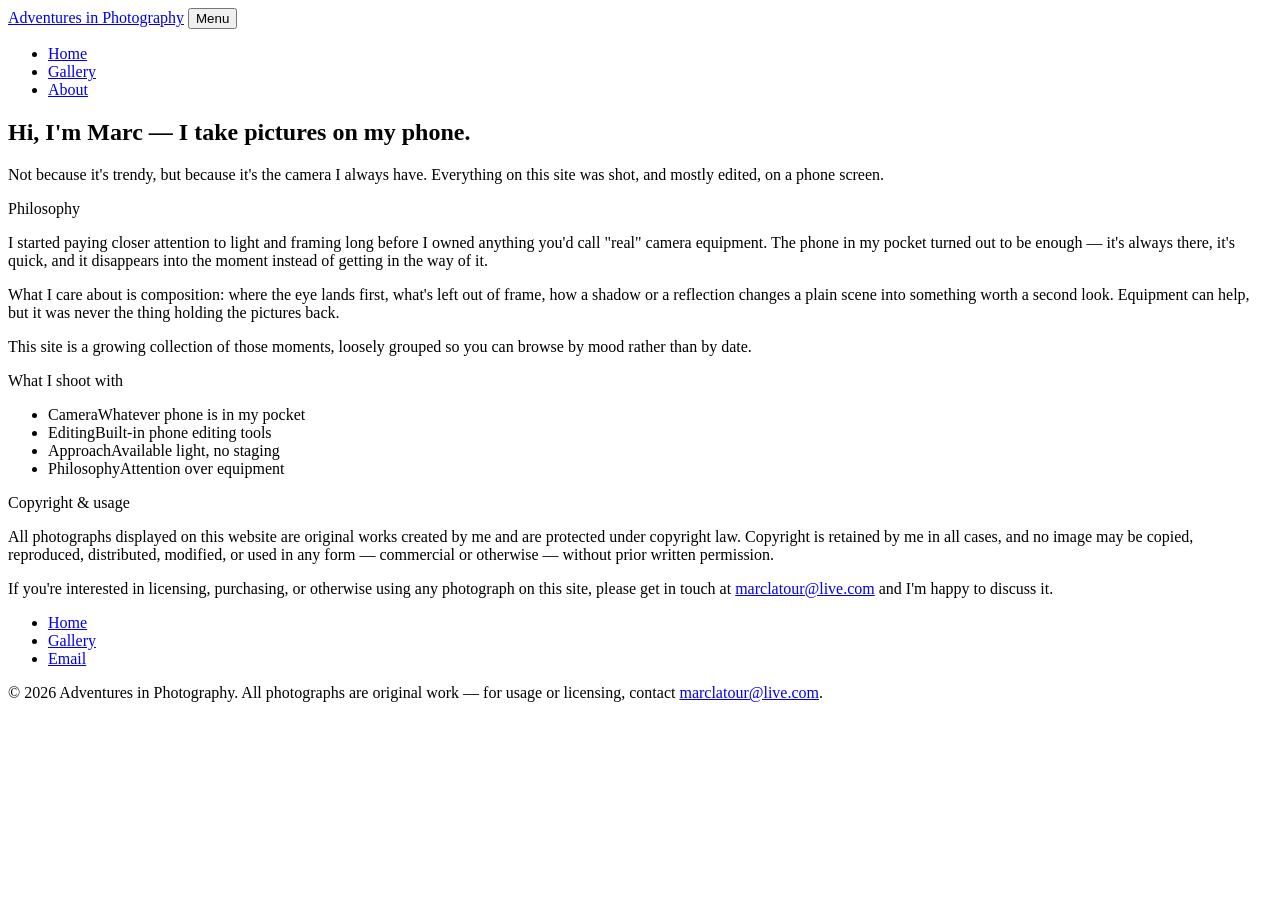
==== about.html @ 3ba0cf7c "Added other main files" ====
<!DOCTYPE html>
<html lang="en">
<head>
<meta charset="UTF-8">
<meta name="viewport" content="width=device-width, initial-scale=1.0">
<title>About — Adventures in Photography</title>
<meta name="description" content="On phone photography and paying attention.">
<link rel="stylesheet" href="css/style.css">
</head>
<body>

<nav class="site-nav" style="mix-blend-mode:normal; background:var(--panel);">
  <a href="index.html" class="nav-brand">Adventures in Photography</a>
  <button class="nav-toggle" aria-expanded="false">Menu</button>
  <ul class="nav-links">
    <li><a href="index.html">Home</a></li>
    <li><a href="gallery.html">Gallery</a></li>
    <li><a href="about.html" aria-current="page">About</a></li>
  </ul>
</nav>

<main>
  <section class="wrap about-hero">
    <h1 class="reveal">Hi, I'm Marc — I take pictures on my phone.</h1>
    <p class="lede reveal">Not because it's trendy, but because it's the camera I always have. Everything on this site was shot, and mostly edited, on a phone screen.</p>
  </section>

  <section class="wrap about-body">
    <div class="label">Philosophy</div>
    <div class="content">
      <p>I started paying closer attention to light and framing long before I owned anything you'd call "real" camera equipment. The phone in my pocket turned out to be enough — it's always there, it's quick, and it disappears into the moment instead of getting in the way of it.</p>
      <p>What I care about is composition: where the eye lands first, what's left out of frame, how a shadow or a reflection changes a plain scene into something worth a second look. Equipment can help, but it was never the thing holding the pictures back.</p>
      <p>This site is a growing collection of those moments, loosely grouped so you can browse by mood rather than by date.</p>
    </div>
  </section>

  <section class="wrap about-body">
    <div class="label">What I shoot with</div>
    <div class="content">
      <ul class="kit-list">
        <li><span>Camera</span><span>Whatever phone is in my pocket</span></li>
        <li><span>Editing</span><span>Built-in phone editing tools</span></li>
        <li><span>Approach</span><span>Available light, no staging</span></li>
        <li><span>Philosophy</span><span>Attention over equipment</span></li>
      </ul>
    </div>
  </section>

  <section class="wrap about-body">
    <div class="label">Copyright &amp; usage</div>
    <div class="content">
      <p>All photographs displayed on this website are original works created by me and are protected under copyright law. Copyright is retained by me in all cases, and no image may be copied, reproduced, distributed, modified, or used in any form — commercial or otherwise — without prior written permission.</p>
      <p>If you're interested in licensing, purchasing, or otherwise using any photograph on this site, please get in touch at <a href="mailto:marclatour@live.com">marclatour@live.com</a> and I'm happy to discuss it.</p>
    </div>
  </section>
</main>

<footer class="site-footer">
  <div class="footer-row">
    <ul class="footer-links">
      <li><a href="index.html">Home</a></li>
      <li><a href="gallery.html">Gallery</a></li>
      <li><a href="mailto:hello@example.com">Email</a></li>
    </ul>
  </div>
  <div class="footer-meta">
    <span>© <span id="year"></span> Adventures in Photography. All photographs are original work — for usage or licensing, contact <a href="mailto:marclatour@live.com">marclatour@live.com</a>.</span>
  </div>
</footer>

<script src="js/main.js"></script>
<script>document.getElementById("year").textContent = new Date().getFullYear();</script>
</body>
</html>
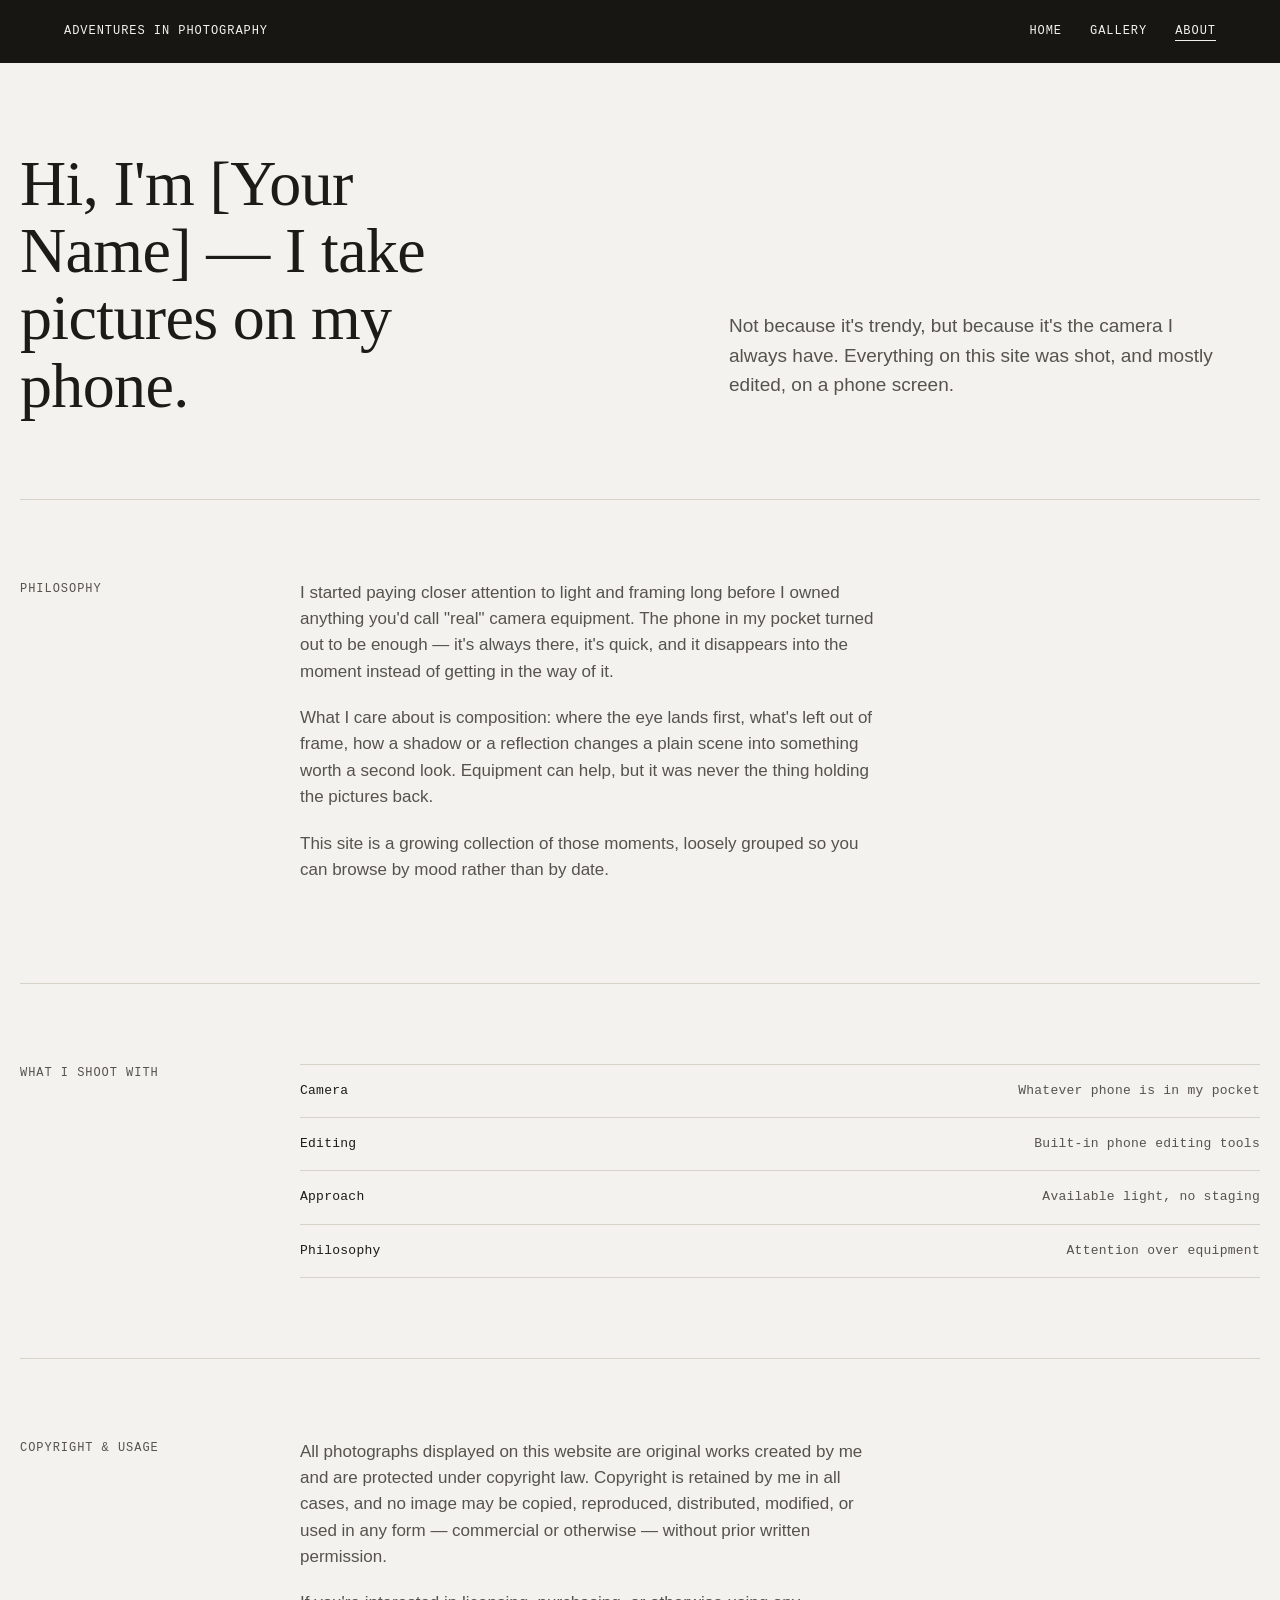
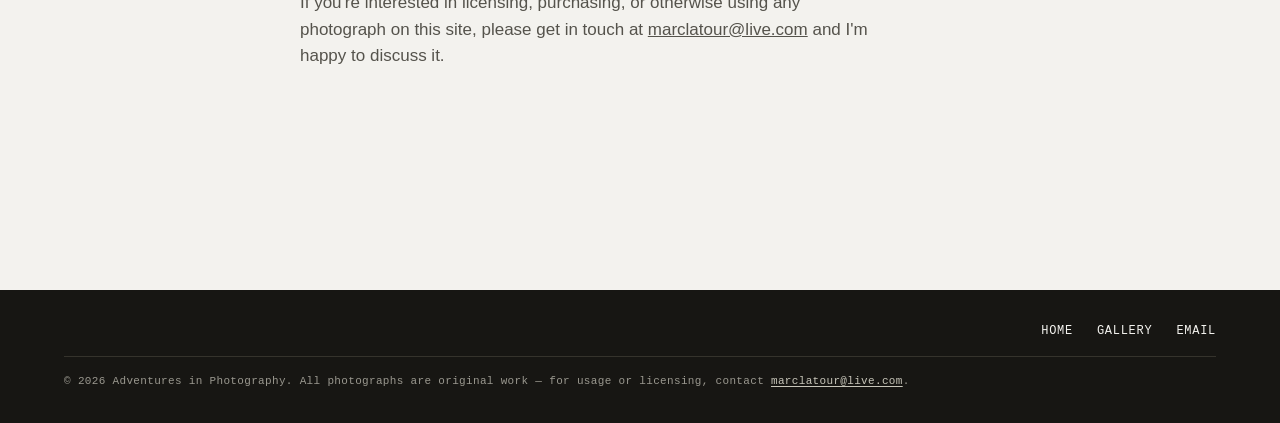
==== commit 92e24f4d: "Visual adjustments Shortened home page, added phone compatibility, and quicker loading for images." ====
--- a/about.html
+++ b/about.html
@@ -21,7 +21,7 @@
 
 <main>
   <section class="wrap about-hero">
-    <h1 class="reveal">Hi, I'm Marc — I take pictures on my phone.</h1>
+    <h1 class="reveal">Hi, I'm [Your Name] — I take pictures on my phone.</h1>
     <p class="lede reveal">Not because it's trendy, but because it's the camera I always have. Everything on this site was shot, and mostly edited, on a phone screen.</p>
   </section>
 
--- a/css/style.css
+++ b/css/style.css
@@ -0,0 +1,504 @@
+/* ============================================================
+   ADVENTURES IN PHOTOGRAPHY — design tokens
+   Palette: paper / ink / charcoal panel / shutter red accent
+   Type: Fraunces (display) + Inter (body) + IBM Plex Mono (data)
+   ============================================================ */
+
+@import url('https://fonts.googleapis.com/css2?family=Fraunces:ital,opsz,wght@0,9..144,300;0,9..144,400;0,9..144,500;0,9..144,600;1,9..144,400&family=Inter:wght@400;500;600&family=IBM+Plex+Mono:wght@400;500&display=swap');
+
+:root{
+  --paper:      #f3f2ee;
+  --paper-dim:  #e9e7e0;
+  --ink:        #1c1b18;
+  --ink-soft:   #55534c;
+  --panel:      #171613;
+  --panel-text: #f3f2ee;
+  --line:       #d6d3c8;
+  --line-dark:  #35332c;
+  --accent:     #c2452f;   /* shutter red — used sparingly */
+  --accent-soft: #c2452f1a;
+
+  --display: 'Fraunces', ui-serif, Georgia, serif;
+  --body: 'Inter', -apple-system, BlinkMacSystemFont, sans-serif;
+  --mono: 'IBM Plex Mono', ui-monospace, monospace;
+
+  --max: 1240px;
+  --max-wide: 1800px;
+  --gutter: clamp(20px, 5vw, 64px);
+  --gutter-wide: clamp(10px, 2vw, 28px);
+  --dur: 0.5s;
+  --ease: cubic-bezier(.22,.68,.32,1);
+}
+
+*{box-sizing:border-box;}
+html{scroll-behavior:smooth;}
+@media (prefers-reduced-motion: reduce){
+  html{scroll-behavior:auto;}
+  *{animation-duration:0.01ms !important; animation-iteration-count:1 !important; transition-duration:0.01ms !important;}
+}
+
+body{
+  margin:0;
+  background:var(--paper);
+  color:var(--ink);
+  font-family:var(--body);
+  font-size:16px;
+  line-height:1.55;
+  -webkit-font-smoothing:antialiased;
+}
+
+img{max-width:100%; display:block;}
+a{color:inherit;}
+::selection{background:var(--accent); color:var(--panel-text);}
+
+:focus-visible{
+  outline:2px solid var(--accent);
+  outline-offset:3px;
+}
+
+.wrap{
+  max-width:var(--max);
+  margin:0 auto;
+  padding-left:var(--gutter);
+  padding-right:var(--gutter);
+}
+
+.wrap-wide{
+  max-width:var(--max-wide);
+  margin:0 auto;
+  padding-left:var(--gutter-wide);
+  padding-right:var(--gutter-wide);
+}
+
+.eyebrow{
+  font-family:var(--mono);
+  font-size:11px;
+  letter-spacing:0.16em;
+  text-transform:uppercase;
+  color:var(--ink-soft);
+}
+.eyebrow .dot{color:var(--accent);}
+
+h1,h2,h3{
+  font-family:var(--display);
+  font-weight:500;
+  line-height:1.05;
+  margin:0;
+  letter-spacing:-0.01em;
+}
+
+/* ---------- nav ---------- */
+.site-nav{
+  position:fixed;
+  top:0; left:0; right:0;
+  z-index:100;
+  display:flex;
+  align-items:center;
+  justify-content:space-between;
+  padding:22px var(--gutter);
+  font-family:var(--mono);
+  font-size:12px;
+  letter-spacing:0.08em;
+  text-transform:uppercase;
+  background:var(--panel);
+  color:var(--panel-text);
+  transition:padding var(--dur) var(--ease);
+}
+.site-nav a{text-decoration:none;}
+.nav-brand{font-weight:500;}
+.nav-links{display:flex; gap:28px; list-style:none; margin:0; padding:0;}
+.nav-links a{
+  position:relative;
+  padding-bottom:3px;
+}
+.nav-links a::after{
+  content:'';
+  position:absolute;
+  left:0; bottom:0;
+  width:0%;
+  height:1px;
+  background:currentColor;
+  transition:width var(--dur) var(--ease);
+}
+.nav-links a:hover::after,
+.nav-links a[aria-current="page"]::after{width:100%;}
+
+.nav-toggle{
+  display:none;
+  background:none;
+  border:none;
+  color:inherit;
+  font-family:var(--mono);
+  font-size:12px;
+  cursor:pointer;
+  letter-spacing:0.08em;
+  text-transform:uppercase;
+}
+
+@media (max-width:720px){
+  .nav-links{
+    position:fixed;
+    inset:0;
+    flex-direction:column;
+    justify-content:center;
+    align-items:flex-start;
+    padding:0 32px;
+    background:var(--panel);
+    color:var(--panel-text);
+    transform:translateY(-100%);
+    transition:transform var(--dur) var(--ease);
+    gap:18px;
+  }
+  .nav-links.open{transform:translateY(0);}
+  .nav-links a{font-size:22px; font-family:var(--display); text-transform:none; letter-spacing:0;}
+  .nav-toggle{display:block;}
+}
+
+/* ---------- footer ---------- */
+.site-footer{
+  background:var(--panel);
+  color:var(--panel-text);
+  padding:32px var(--gutter);
+  margin-top:120px;
+}
+.site-footer-compact{
+  margin-top:0;
+  padding:24px var(--gutter);
+}
+.footer-row{
+  display:flex;
+  flex-wrap:wrap;
+  gap:32px;
+  justify-content:flex-end;
+  max-width:var(--max);
+  margin:0 auto;
+  padding-bottom:16px;
+  border-bottom:1px solid var(--line-dark);
+}
+.footer-links{
+  display:flex;
+  gap:24px;
+  list-style:none;
+  padding:0; margin:0;
+  font-family:var(--mono);
+  font-size:12px;
+  letter-spacing:0.06em;
+  text-transform:uppercase;
+}
+.footer-links a{text-decoration:none; border-bottom:1px solid transparent; transition:border-color var(--dur) var(--ease);}
+.footer-links a:hover{border-color:var(--panel-text);}
+.footer-meta{
+  max-width:var(--max);
+  margin:16px auto 0;
+  font-family:var(--mono);
+  font-size:11px;
+  letter-spacing:0.03em;
+  line-height:1.6;
+  color:#9a988f;
+}
+.footer-meta a{color:#c7c5b9; text-decoration:underline; text-underline-offset:2px;}
+.footer-meta a:hover{color:var(--panel-text);}
+
+/* ---------- buttons / links ---------- */
+.btn{
+  display:inline-flex;
+  align-items:center;
+  gap:10px;
+  font-family:var(--mono);
+  font-size:12px;
+  letter-spacing:0.08em;
+  text-transform:uppercase;
+  text-decoration:none;
+  color:var(--ink);
+  padding:14px 22px;
+  border:1px solid var(--ink);
+  transition:background var(--dur) var(--ease), color var(--dur) var(--ease);
+}
+.btn:hover{background:var(--ink); color:var(--paper);}
+.btn.on-dark{color:var(--panel-text); border-color:var(--panel-text);}
+.btn.on-dark:hover{background:var(--panel-text); color:var(--panel);}
+.btn .arrow{transition:transform var(--dur) var(--ease);}
+.btn:hover .arrow{transform:translateX(4px);}
+
+/* ============================================================
+   HOME
+   ============================================================ */
+.intro-hero{
+  max-width:var(--max);
+  margin:0 auto;
+  min-height:calc(100svh - 260px);
+  display:flex;
+  flex-direction:column;
+  justify-content:center;
+  padding:118px var(--gutter) 60px;
+}
+.intro-hero h1{
+  font-size:clamp(38px, 6.5vw, 76px);
+  color:var(--ink);
+  max-width:16ch;
+  margin-top:14px;
+}
+.intro-sub{
+  margin-top:16px;
+  max-width:46ch;
+  font-size:clamp(15px, 1.5vw, 18px);
+  color:var(--ink-soft);
+}
+
+/* ---------- masonry contact-sheet grid (shared: home preview + gallery) ---------- */
+.sheet-grid{
+  column-count:5;
+  column-gap:3px;
+}
+@media (max-width:1400px){ .sheet-grid{column-count:4;} }
+@media (max-width:1000px){ .sheet-grid{column-count:3;} }
+@media (max-width:700px){ .sheet-grid{column-count:2;} }
+
+.frame{
+  position:relative;
+  overflow:hidden;
+  background:var(--ink);
+  cursor:pointer;
+  break-inside:avoid;
+  margin-bottom:3px;
+  /* skip layout/paint work for offscreen frames — big win on long galleries */
+  content-visibility:auto;
+  contain-intrinsic-size:800px 800px;
+}
+/* hover-only chrome doesn't translate well to touch — keep it hidden there
+   instead of letting it get stuck "on" after a tap */
+@media (hover: none){
+  .frame-marks, .frame-info{display:none;}
+}
+.frame::after{
+  content:'© Adventures in Photography';
+  position:absolute;
+  right:10px;
+  bottom:10px;
+  z-index:2;
+  font-family:var(--mono);
+  font-size:9px;
+  letter-spacing:0.04em;
+  text-transform:uppercase;
+  color:rgba(255,255,255,0.45);
+  mix-blend-mode:difference;
+  pointer-events:none;
+}
+.frame img{
+  width:100%; height:auto;
+  display:block;
+  object-fit:cover;
+  transition:transform 0.7s var(--ease), opacity 0.7s var(--ease);
+  opacity:0;
+}
+.frame img.loaded{opacity:1;}
+.frame:hover img{transform:scale(1.035);}
+
+.frame-marks{
+  position:absolute;
+  inset:10px;
+  pointer-events:none;
+  opacity:0;
+  transition:opacity var(--dur) var(--ease);
+}
+.frame:hover .frame-marks{opacity:1;}
+.frame-marks span{
+  position:absolute;
+  width:14px; height:14px;
+  border:1.5px solid var(--panel-text);
+}
+.frame-marks .tl{top:0; left:0; border-right:none; border-bottom:none;}
+.frame-marks .tr{top:0; right:0; border-left:none; border-bottom:none;}
+.frame-marks .bl{bottom:0; left:0; border-right:none; border-top:none;}
+.frame-marks .br{bottom:0; right:0; border-left:none; border-top:none;}
+
+.frame-info{
+  position:absolute;
+  right:10px; bottom:10px;
+  z-index:2;
+  font-family:var(--mono);
+  color:var(--panel-text);
+  font-size:11px;
+  letter-spacing:0.04em;
+  opacity:0;
+  transform:translateY(6px);
+  transition:opacity var(--dur) var(--ease), transform var(--dur) var(--ease);
+  text-transform:uppercase;
+}
+.frame:hover .frame-info{opacity:1; transform:translateY(0);}
+.frame-info .no{color:var(--accent);}
+
+/* ---------- reveal-on-scroll ---------- */
+.reveal{
+  opacity:0;
+  transform:translateY(18px);
+  transition:opacity 0.7s var(--ease), transform 0.7s var(--ease);
+}
+.reveal.in{opacity:1; transform:translateY(0);}
+
+/* ============================================================
+   GALLERY PAGE
+   ============================================================ */
+.page-header{
+  padding:150px 0 40px;
+  border-bottom:1px solid var(--line);
+}
+.page-header h1{font-size:clamp(40px, 7vw, 72px); font-weight:400;}
+.page-header p{
+  margin-top:16px;
+  max-width:52ch;
+  color:var(--ink-soft);
+  font-size:17px;
+}
+
+.gallery-spacer{padding-top:40px;}
+
+.frame.is-hidden{display:none;}
+
+/* lightbox */
+.lightbox{
+  position:fixed;
+  inset:0;
+  z-index:1000;
+  background:rgba(23,22,19,0.97);
+  display:flex;
+  align-items:center;
+  justify-content:center;
+  opacity:0;
+  visibility:hidden;
+  transition:opacity var(--dur) var(--ease);
+  padding:var(--gutter);
+}
+.lightbox.open{opacity:1; visibility:visible;}
+.lightbox-inner{
+  max-width:1000px;
+  width:100%;
+  display:flex;
+  flex-direction:column;
+  gap:18px;
+}
+.lightbox-frame{
+  position:relative;
+  width:100%;
+  aspect-ratio:1/1;
+  max-height:70vh;
+  background:#000;
+}
+.lightbox-frame img{width:100%; height:100%; object-fit:contain;}
+.lightbox-frame::after{
+  content:'© Adventures in Photography';
+  position:absolute;
+  right:14px;
+  bottom:14px;
+  font-family:var(--mono);
+  font-size:10px;
+  letter-spacing:0.05em;
+  text-transform:uppercase;
+  color:rgba(255,255,255,0.4);
+  mix-blend-mode:difference;
+  pointer-events:none;
+}
+.lightbox-meta{
+  display:flex;
+  justify-content:flex-end;
+  color:var(--panel-text);
+  font-family:var(--mono);
+  font-size:12px;
+  letter-spacing:0.05em;
+  text-transform:uppercase;
+}
+.lightbox-meta .no{color:var(--accent);}
+.lightbox-close, .lightbox-prev, .lightbox-next{
+  position:absolute;
+  background:none;
+  border:none;
+  color:var(--panel-text);
+  cursor:pointer;
+  font-family:var(--mono);
+  font-size:13px;
+  letter-spacing:0.06em;
+  text-transform:uppercase;
+}
+.lightbox-close{top:24px; right:var(--gutter);}
+.lightbox-prev{left:var(--gutter); top:50%; transform:translateY(-50%); font-size:28px;}
+.lightbox-next{right:var(--gutter); top:50%; transform:translateY(-50%); font-size:28px;}
+@media (max-width:640px){
+  .lightbox-prev, .lightbox-next{display:none;}
+}
+
+/* ============================================================
+   ABOUT PAGE
+   ============================================================ */
+.about-hero{
+  padding:150px 0 80px;
+  display:grid;
+  grid-template-columns:1.1fr 0.9fr;
+  gap:60px;
+  align-items:end;
+  border-bottom:1px solid var(--line);
+}
+.about-hero h1{font-size:clamp(38px, 6vw, 64px); font-weight:400; max-width:14ch;}
+.about-hero .lede{
+  font-size:clamp(16px, 1.8vw, 19px);
+  color:var(--ink-soft);
+  max-width:48ch;
+}
+@media (max-width:820px){
+  .about-hero{grid-template-columns:1fr;}
+}
+
+.about-body{
+  padding:80px 0;
+  display:grid;
+  grid-template-columns:220px 1fr;
+  gap:60px;
+}
+.about-body .label{
+  font-family:var(--mono);
+  font-size:12px;
+  letter-spacing:0.08em;
+  text-transform:uppercase;
+  color:var(--ink-soft);
+}
+.about-body .content p{
+  font-size:17px;
+  color:var(--ink-soft);
+  max-width:62ch;
+  margin:0 0 20px;
+}
+.about-body + .about-body{border-top:1px solid var(--line);}
+@media (max-width:720px){
+  .about-body{grid-template-columns:1fr; gap:16px;}
+}
+
+.kit-list{
+  list-style:none;
+  padding:0; margin:0;
+  display:flex;
+  flex-direction:column;
+}
+.kit-list li{
+  display:flex;
+  justify-content:space-between;
+  padding:16px 0;
+  border-top:1px solid var(--line);
+  font-family:var(--mono);
+  font-size:13px;
+  letter-spacing:0.02em;
+  color:var(--ink-soft);
+}
+.kit-list li:last-child{border-bottom:1px solid var(--line);}
+.kit-list span:first-child{color:var(--ink);}
+
+.contact-band{
+  background:var(--panel);
+  color:var(--panel-text);
+  padding:90px var(--gutter);
+  text-align:center;
+}
+.contact-band h2{
+  font-size:clamp(30px, 5vw, 52px);
+  font-weight:400;
+  max-width:20ch;
+  margin:0 auto 28px;
+}
